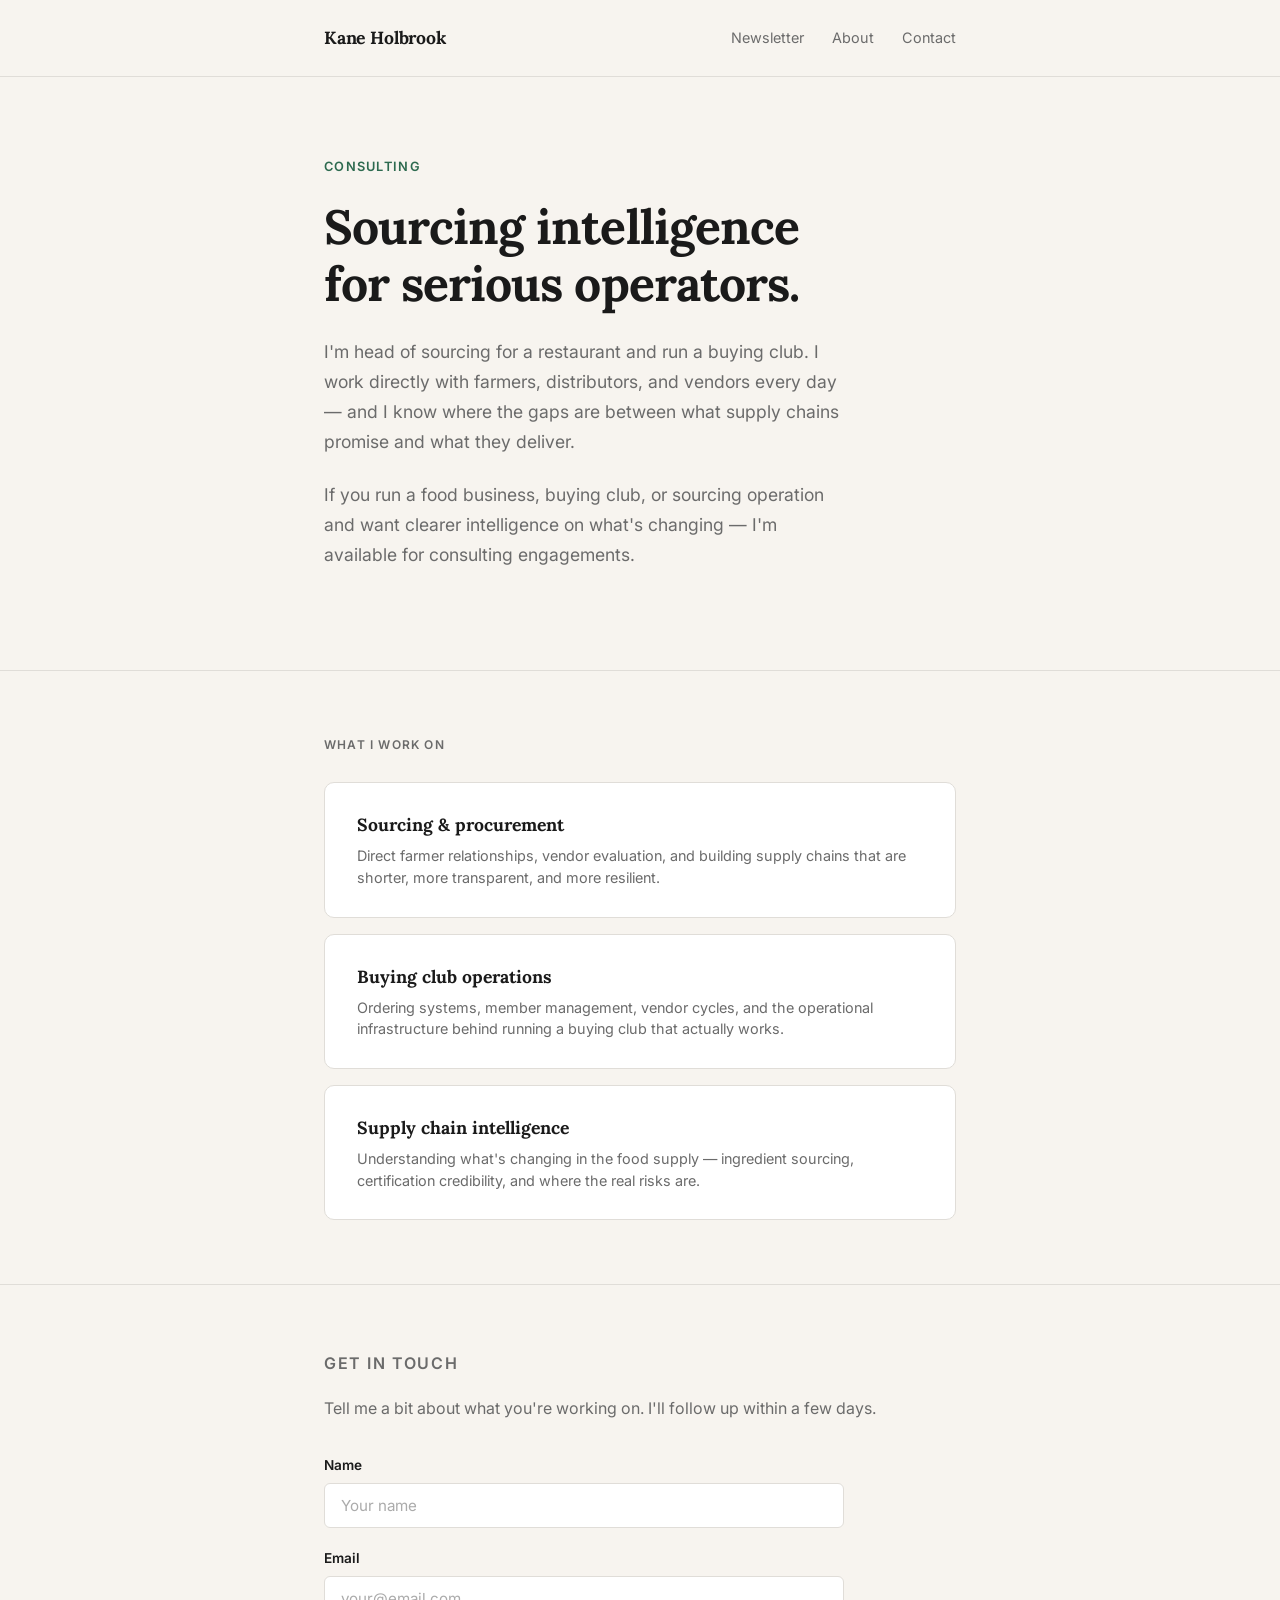
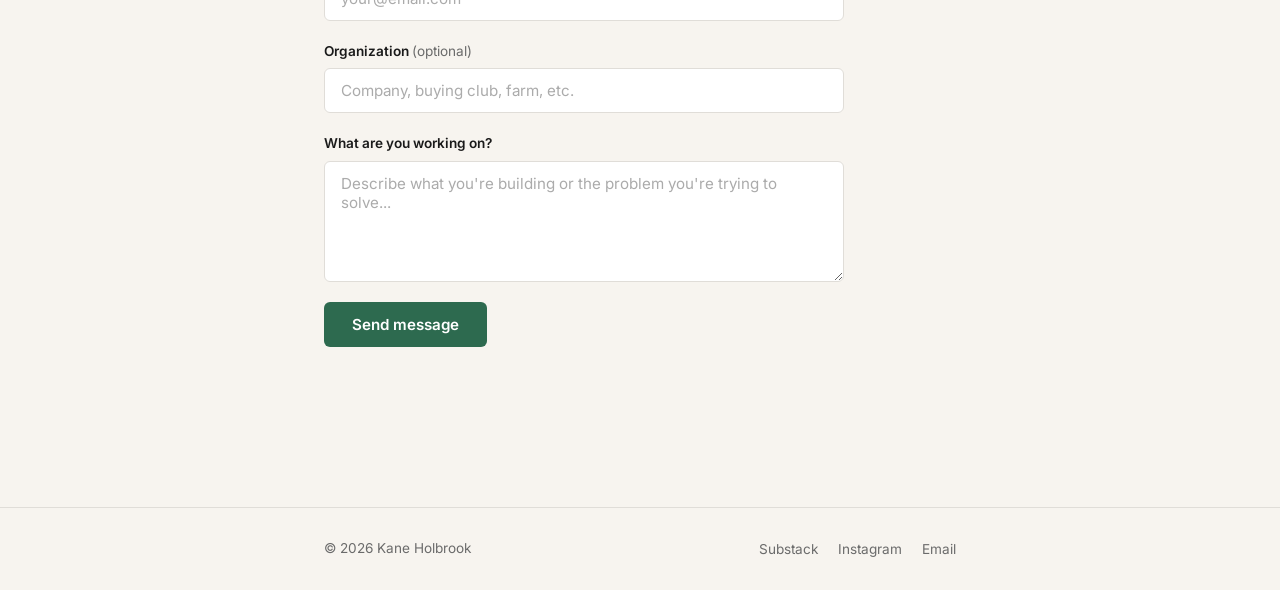
==== consulting.html @ b3983f5d "Add Thresh and consulting pages, wire up card links" ====
<!DOCTYPE html>
<html lang="en">
<head>
  <meta charset="UTF-8" />
  <meta name="viewport" content="width=device-width, initial-scale=1.0" />
  <title>Consulting — Kane Holbrook</title>
  <meta name="description" content="Sourcing intelligence and supply chain consulting for food businesses and buying clubs." />

  <!-- Open Graph -->
  <meta property="og:title" content="Consulting — Kane Holbrook" />
  <meta property="og:description" content="Sourcing intelligence and supply chain consulting for food businesses and buying clubs." />
  <meta property="og:type" content="website" />
  <meta property="og:url" content="https://kaneholbrook.com/consulting" />

  <!-- Fonts -->
  <link rel="preconnect" href="https://fonts.googleapis.com" />
  <link rel="preconnect" href="https://fonts.gstatic.com" crossorigin />
  <link href="https://fonts.googleapis.com/css2?family=Lora:wght@700&family=Inter:wght@400;600&display=swap" rel="stylesheet" />

  <link rel="stylesheet" href="/assets/style.css" />
</head>
<body>

  <!-- Nav -->
  <nav>
    <div class="container">
      <a class="nav-name" href="/">Kane Holbrook</a>
      <ul class="nav-links">
        <li><a href="https://kaneholbrook.substack.com" target="_blank" rel="noopener">Newsletter</a></li>
        <li><a href="/#about">About</a></li>
        <li><a href="mailto:kane@kaneholbrook.com">Contact</a></li>
      </ul>
    </div>
  </nav>

  <!-- Hero -->
  <section class="hero">
    <div class="container">
      <p class="hero-eyebrow">Consulting</p>
      <h1>Sourcing intelligence<br>for serious operators.</h1>
      <p class="hero-sub">
        I'm head of sourcing for a restaurant and run a buying club. I work directly with farmers, distributors, and vendors every day — and I know where the gaps are between what supply chains promise and what they deliver.
      </p>
      <p class="hero-sub" style="margin-top: -12px;">
        If you run a food business, buying club, or sourcing operation and want clearer intelligence on what's changing — I'm available for consulting engagements.
      </p>
    </div>
  </section>

  <hr class="divider" />

  <!-- What I work on -->
  <section class="cards-section">
    <div class="container">
      <p class="section-label">What I work on</p>
      <div class="cards">

        <div class="card card-static">
          <div class="card-text">
            <h3>Sourcing & procurement</h3>
            <p>Direct farmer relationships, vendor evaluation, and building supply chains that are shorter, more transparent, and more resilient.</p>
          </div>
        </div>

        <div class="card card-static">
          <div class="card-text">
            <h3>Buying club operations</h3>
            <p>Ordering systems, member management, vendor cycles, and the operational infrastructure behind running a buying club that actually works.</p>
          </div>
        </div>

        <div class="card card-static">
          <div class="card-text">
            <h3>Supply chain intelligence</h3>
            <p>Understanding what's changing in the food supply — ingredient sourcing, certification credibility, and where the real risks are.</p>
          </div>
        </div>

      </div>
    </div>
  </section>

  <hr class="divider" />

  <!-- Contact form -->
  <section class="about-section" id="contact">
    <div class="container" style="padding-top: 64px; padding-bottom: 80px;">
      <p class="section-label">Get in touch</p>
      <p style="margin-bottom: 32px;">
        Tell me a bit about what you're working on. I'll follow up within a few days.
      </p>

      <form class="contact-form" action="https://formspree.io/f/kane@kaneholbrook.com" method="POST">
        <div class="form-group">
          <label for="name">Name</label>
          <input type="text" id="name" name="name" placeholder="Your name" required />
        </div>

        <div class="form-group">
          <label for="email">Email</label>
          <input type="email" id="email" name="email" placeholder="your@email.com" required />
        </div>

        <div class="form-group">
          <label for="org">Organization <span class="label-optional">(optional)</span></label>
          <input type="text" id="org" name="organization" placeholder="Company, buying club, farm, etc." />
        </div>

        <div class="form-group">
          <label for="message">What are you working on?</label>
          <textarea id="message" name="message" rows="5" placeholder="Describe what you're building or the problem you're trying to solve..." required></textarea>
        </div>

        <button type="submit" class="btn-submit">Send message</button>
      </form>
    </div>
  </section>

  <!-- Footer -->
  <footer>
    <div class="container">
      <span class="footer-name">© 2026 Kane Holbrook</span>
      <ul class="footer-links">
        <li><a href="https://kaneholbrook.substack.com" target="_blank" rel="noopener">Substack</a></li>
        <li><a href="https://instagram.com/kane_holbrook" target="_blank" rel="noopener">Instagram</a></li>
        <li><a href="mailto:kane@kaneholbrook.com">Email</a></li>
      </ul>
    </div>
  </footer>

</body>
</html>
---- assets/style.css ----
/* Reset */
*, *::before, *::after { box-sizing: border-box; margin: 0; padding: 0; }

/* Variables */
:root {
  --bg: #F7F4EF;
  --text: #1A1A1A;
  --muted: #6B6B6B;
  --green: #2D6A4F;
  --green-light: #40916C;
  --border: #E0DDD8;
  --card-bg: #FFFFFF;
}

/* Base */
html { font-size: 16px; scroll-behavior: smooth; }

body {
  background: var(--bg);
  color: var(--text);
  font-family: 'Inter', system-ui, -apple-system, sans-serif;
  line-height: 1.6;
  -webkit-font-smoothing: antialiased;
}

/* Layout */
.container {
  max-width: 680px;
  margin: 0 auto;
  padding: 0 24px;
}

/* Nav */
nav {
  padding: 24px 0;
  border-bottom: 1px solid var(--border);
}

nav .container {
  display: flex;
  justify-content: space-between;
  align-items: center;
}

.nav-name {
  font-family: 'Lora', Georgia, serif;
  font-weight: 700;
  font-size: 1.1rem;
  color: var(--text);
  text-decoration: none;
  letter-spacing: -0.01em;
}

.nav-links {
  display: flex;
  gap: 28px;
  list-style: none;
}

.nav-links a {
  color: var(--muted);
  text-decoration: none;
  font-size: 0.9rem;
  transition: color 0.15s;
}

.nav-links a:hover { color: var(--text); }

/* Hero */
.hero {
  padding: 80px 0 64px;
}

.hero-eyebrow {
  font-size: 0.8rem;
  font-weight: 600;
  letter-spacing: 0.1em;
  text-transform: uppercase;
  color: var(--green);
  margin-bottom: 20px;
}

.hero h1 {
  font-family: 'Lora', Georgia, serif;
  font-size: clamp(2rem, 5vw, 3rem);
  font-weight: 700;
  line-height: 1.2;
  letter-spacing: -0.02em;
  color: var(--text);
  margin-bottom: 24px;
}

.hero-sub {
  font-size: 1.1rem;
  color: var(--muted);
  line-height: 1.7;
  max-width: 520px;
  margin-bottom: 36px;
}

/* Substack embed */
.substack-embed {
  max-width: 480px;
  margin-top: 8px;
}

/* Divider */
.divider {
  border: none;
  border-top: 1px solid var(--border);
  margin: 0;
}

/* Cards section */
.cards-section {
  padding: 64px 0;
}

.section-label {
  font-size: 0.75rem;
  font-weight: 600;
  letter-spacing: 0.1em;
  text-transform: uppercase;
  color: var(--muted);
  margin-bottom: 28px;
}

.cards {
  display: flex;
  flex-direction: column;
  gap: 16px;
}

.card {
  background: var(--card-bg);
  border: 1px solid var(--border);
  border-radius: 10px;
  padding: 28px 32px;
  display: flex;
  justify-content: space-between;
  align-items: center;
  gap: 24px;
  text-decoration: none;
  color: inherit;
  transition: border-color 0.15s, box-shadow 0.15s;
}

.card:hover {
  border-color: var(--green);
  box-shadow: 0 2px 12px rgba(45, 106, 79, 0.08);
}

.card-text h3 {
  font-family: 'Lora', Georgia, serif;
  font-size: 1.1rem;
  font-weight: 700;
  margin-bottom: 6px;
  color: var(--text);
}

.card-text p {
  font-size: 0.9rem;
  color: var(--muted);
  line-height: 1.5;
}

.card-arrow {
  color: var(--green);
  font-size: 1.2rem;
  flex-shrink: 0;
}

.card-static {
  cursor: default;
}

.card-static:hover {
  border-color: var(--border);
  box-shadow: none;
}

.card-inactive {
  opacity: 0.6;
  cursor: default;
}

.card-inactive:hover {
  border-color: var(--border);
  box-shadow: none;
}

.card-badge {
  font-family: 'Inter', sans-serif;
  font-size: 0.7rem;
  font-weight: 600;
  letter-spacing: 0.06em;
  text-transform: uppercase;
  color: var(--muted);
  background: var(--bg);
  border: 1px solid var(--border);
  border-radius: 4px;
  padding: 2px 7px;
  margin-left: 8px;
  vertical-align: middle;
}

/* Hero identity block */
.hero-identity {
  display: flex;
  align-items: center;
  gap: 16px;
  margin-bottom: 28px;
}

.hero-photo {
  width: 64px;
  height: 64px;
  border-radius: 50%;
  object-fit: cover;
  object-position: center 20%;
  flex-shrink: 0;
}

.hero-identity-links {
  display: flex;
  flex-direction: column;
  gap: 4px;
}

.hero-identity-links a {
  font-size: 0.85rem;
  color: var(--muted);
  text-decoration: none;
  transition: color 0.15s;
}

.hero-identity-links a:hover { color: var(--green); }

/* About section */
.about-section {
  padding: 0 0 80px;
}

.about-section p {
  font-size: 1rem;
  color: var(--muted);
  line-height: 1.8;
  margin-bottom: 16px;
}

.about-section p:last-child { margin-bottom: 0; }

/* Contact form */
.contact-form {
  display: flex;
  flex-direction: column;
  gap: 20px;
  max-width: 520px;
}

.form-group {
  display: flex;
  flex-direction: column;
  gap: 6px;
}

.form-group label {
  font-size: 0.85rem;
  font-weight: 600;
  color: var(--text);
}

.label-optional {
  font-weight: 400;
  color: var(--muted);
}

.form-group input,
.form-group textarea {
  padding: 12px 16px;
  border: 1px solid var(--border);
  border-radius: 6px;
  background: var(--card-bg);
  font-size: 0.95rem;
  font-family: 'Inter', sans-serif;
  color: var(--text);
  outline: none;
  transition: border-color 0.15s;
  resize: vertical;
}

.form-group input:focus,
.form-group textarea:focus { border-color: var(--green); }

.form-group input::placeholder,
.form-group textarea::placeholder { color: #ABABAB; }

.btn-submit {
  padding: 13px 28px;
  background: var(--green);
  color: #fff;
  border: none;
  border-radius: 6px;
  font-size: 0.95rem;
  font-weight: 600;
  font-family: 'Inter', sans-serif;
  cursor: pointer;
  align-self: flex-start;
  transition: background 0.15s;
}

.btn-submit:hover { background: var(--green-light); }

/* Footer */
footer {
  border-top: 1px solid var(--border);
  padding: 28px 0;
}

footer .container {
  display: flex;
  justify-content: space-between;
  align-items: center;
}

.footer-name {
  font-size: 0.85rem;
  color: var(--muted);
}

.footer-links {
  display: flex;
  gap: 20px;
  list-style: none;
}

.footer-links a {
  font-size: 0.85rem;
  color: var(--muted);
  text-decoration: none;
  transition: color 0.15s;
}

.footer-links a:hover { color: var(--text); }

/* Mobile */
@media (max-width: 600px) {
  .hero { padding: 56px 0 48px; }

  .subscribe-form {
    flex-direction: column;
  }

  .subscribe-form input,
  .btn-primary {
    width: 100%;
    text-align: center;
  }

  .card { padding: 22px 20px; }

  footer .container {
    flex-direction: column;
    gap: 16px;
    text-align: center;
  }
}
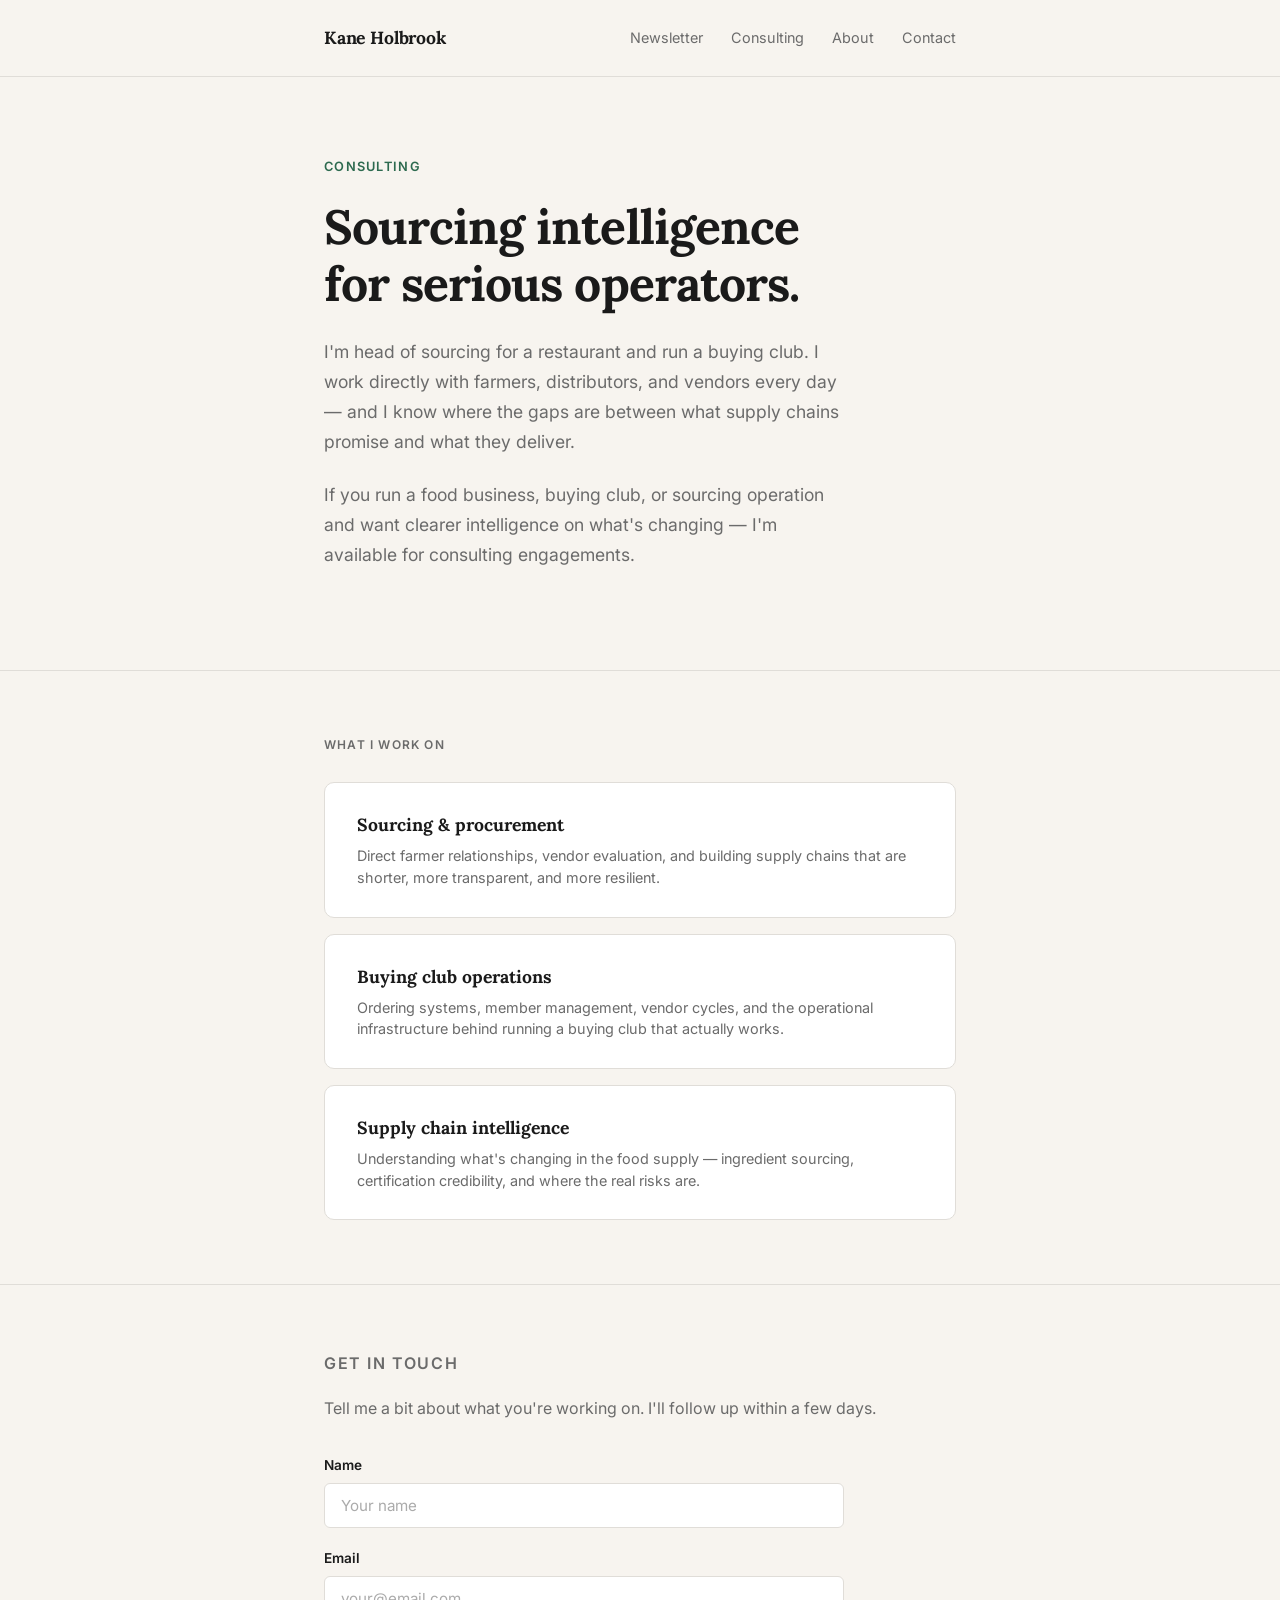
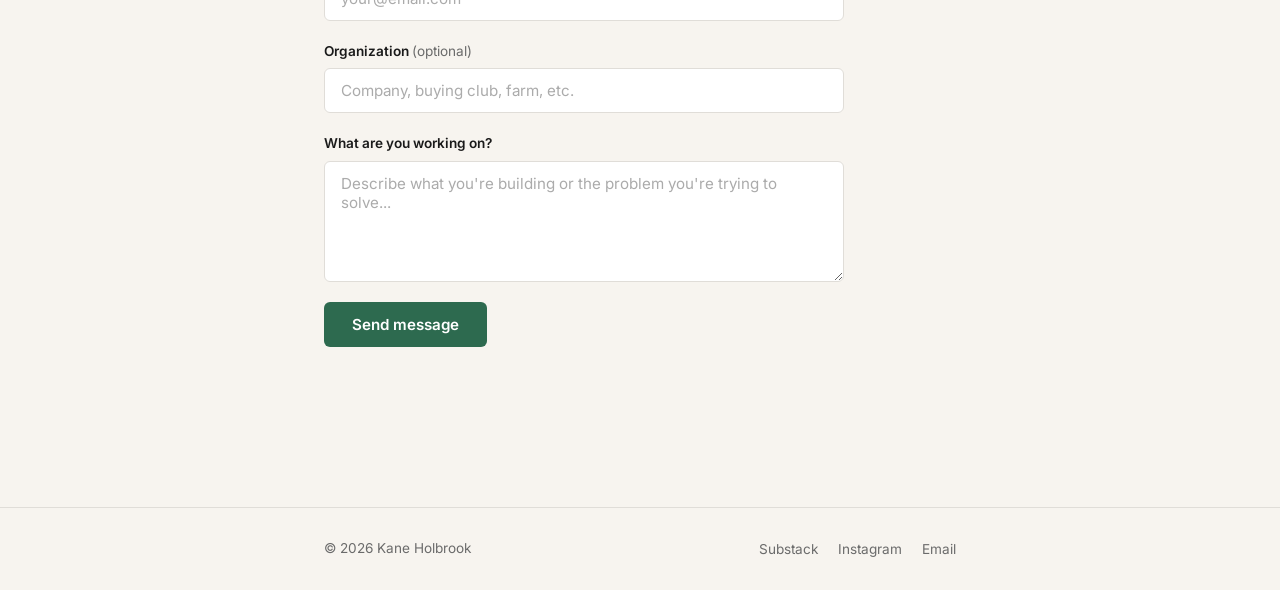
==== commit d96719e9: "Add Consulting to nav" ====
--- a/consulting.html
+++ b/consulting.html
@@ -27,6 +27,7 @@
       <a class="nav-name" href="/">Kane Holbrook</a>
       <ul class="nav-links">
         <li><a href="https://kaneholbrook.substack.com" target="_blank" rel="noopener">Newsletter</a></li>
+        <li><a href="/consulting">Consulting</a></li>
         <li><a href="/#about">About</a></li>
         <li><a href="mailto:kane@kaneholbrook.com">Contact</a></li>
       </ul>
@@ -90,7 +91,8 @@
         Tell me a bit about what you're working on. I'll follow up within a few days.
       </p>
 
-      <form class="contact-form" action="https://formspree.io/f/kane@kaneholbrook.com" method="POST">
+      <form class="contact-form" action="https://api.web3forms.com/submit" method="POST">
+        <input type="hidden" name="access_key" value="a940c0ab-4f78-49ff-ba7a-0d7dfdb938f0" />
         <div class="form-group">
           <label for="name">Name</label>
           <input type="text" id="name" name="name" placeholder="Your name" required />
@@ -128,5 +130,7 @@
     </div>
   </footer>
 
+
+  <!-- Cloudflare Web Analytics --><script defer src='https://static.cloudflareinsights.com/beacon.min.js' data-cf-beacon='{"token": "0781403701e44b8680f9795a6d1f1e64"}'></script><!-- End Cloudflare Web Analytics -->
 </body>
 </html>
